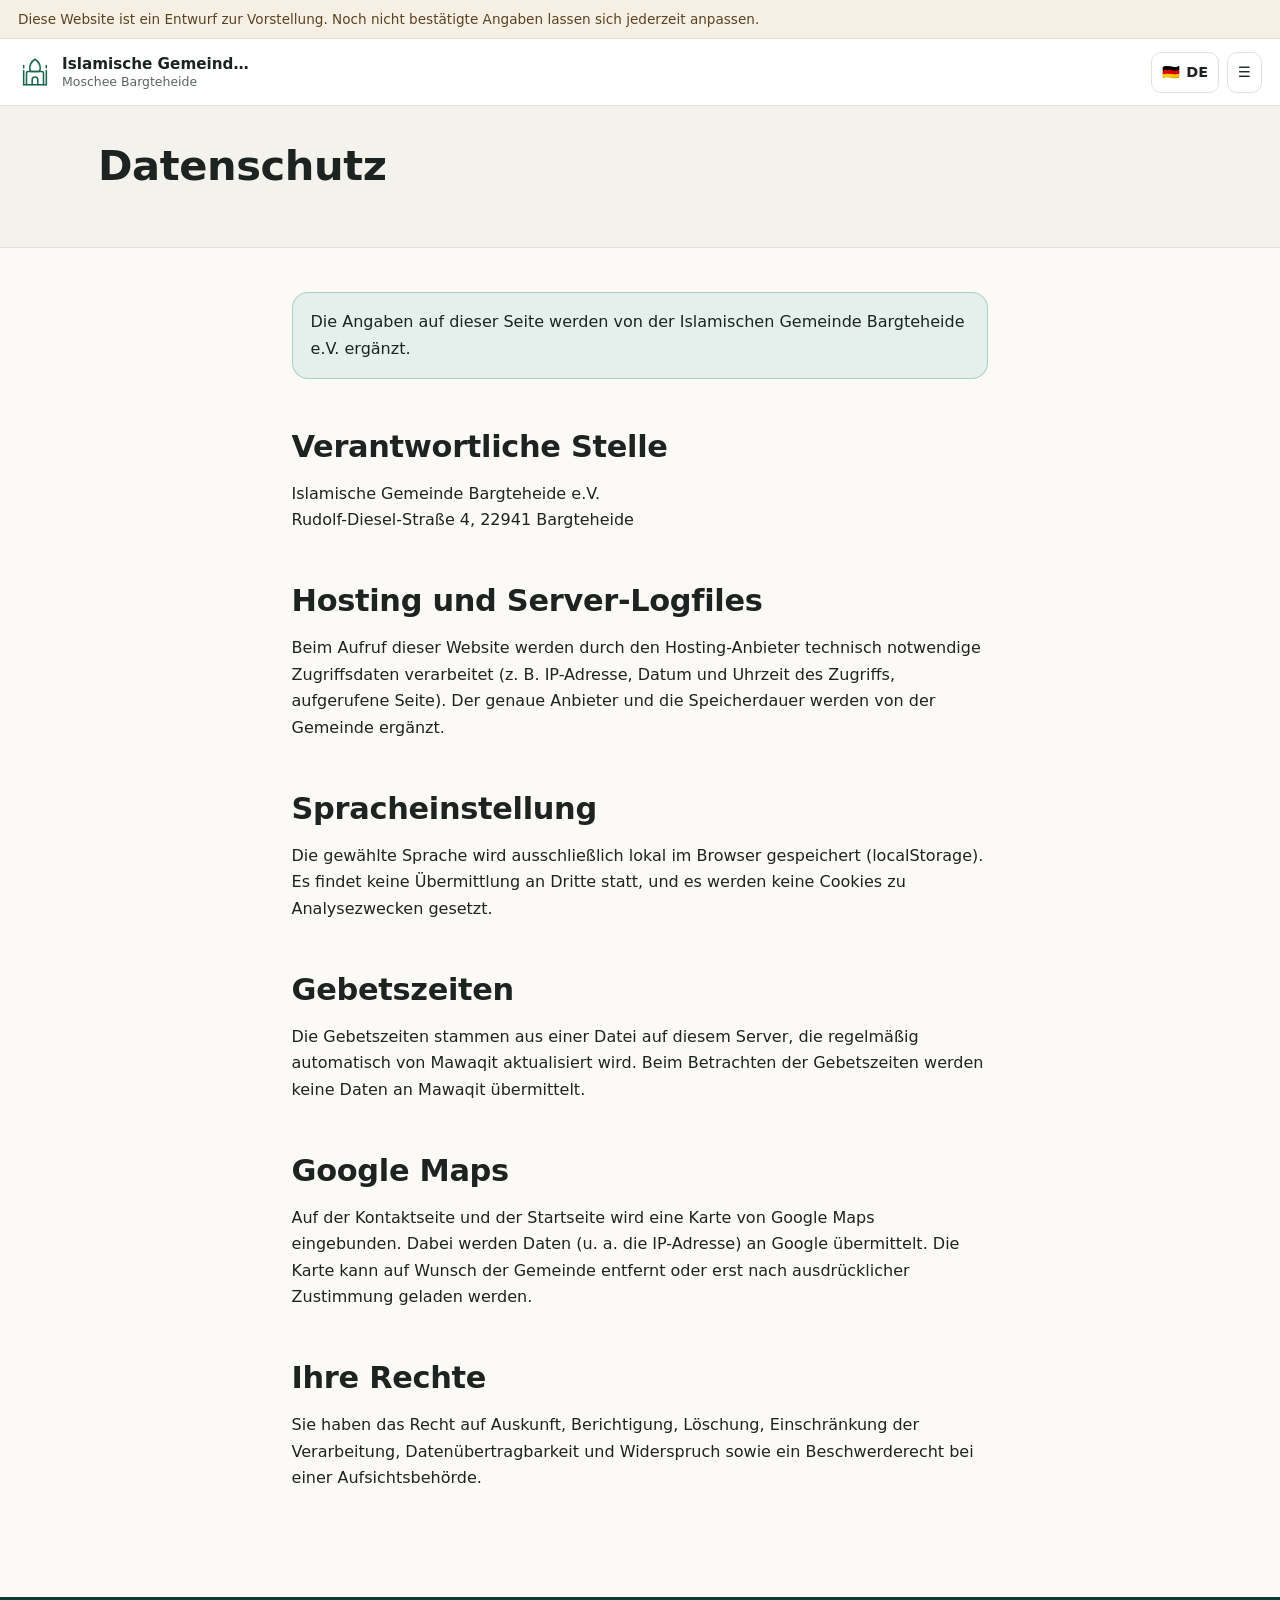
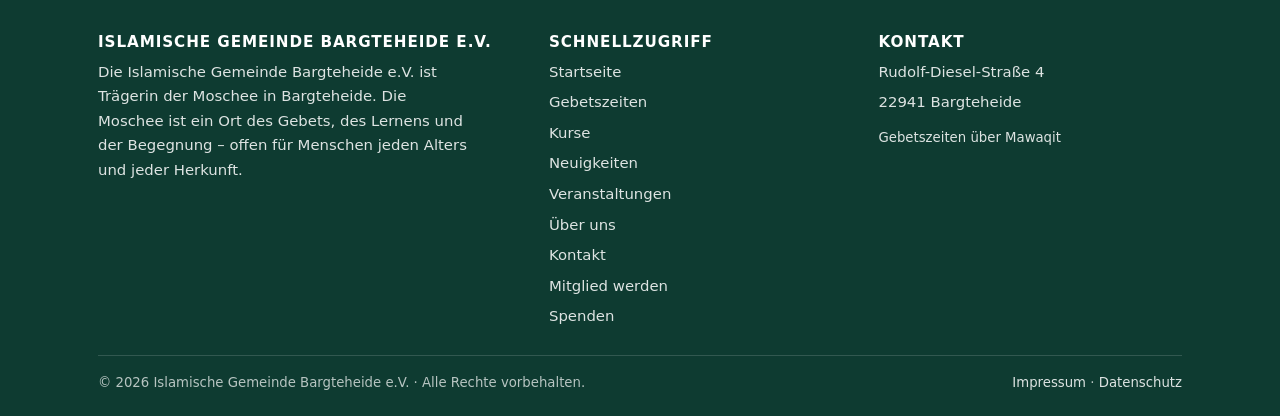
==== datenschutz.html @ 80eaada5 "feat: Website der Islamischen Gemeinde Bargteheide e.V. Mehrsprachige, statische Website (Deutsch, T" ====
<!doctype html>
<html lang="de">
  <head>
    <meta charset="utf-8" />
    <meta name="viewport" content="width=device-width, initial-scale=1" />
    <title>Datenschutz – Islamische Gemeinde Bargteheide e.V.</title>
    <meta name="robots" content="noindex" />
    <meta name="theme-color" content="#14503f" />
    <link rel="icon" href="assets/img/favicon.svg" type="image/svg+xml" />
    <link rel="stylesheet" href="assets/css/style.css" />
  </head>
  <body data-page-title-key="legal.privacyTitle">
    <a class="skip-link" href="#main" data-i18n="common.skip">Zum Inhalt springen</a>
    <div data-site-header></div>

    <main id="main">
      <section class="page-head">
        <div class="container">
          <h1 data-i18n="legal.privacyTitle">Datenschutz</h1>
        </div>
      </section>

      <section class="section">
        <div class="container prose">
          <p class="info-box" data-i18n="legal.placeholder"></p>

          <h2>Verantwortliche Stelle</h2>
          <p>
            Islamische Gemeinde Bargteheide e.V.<br />
            <span data-address>Rudolf-Diesel-Straße 4, 22941 Bargteheide</span>
          </p>

          <h2>Hosting und Server-Logfiles</h2>
          <p>
            Beim Aufruf dieser Website werden durch den Hosting-Anbieter technisch notwendige Zugriffsdaten verarbeitet
            (z.&nbsp;B. IP-Adresse, Datum und Uhrzeit des Zugriffs, aufgerufene Seite). Der genaue Anbieter und die
            Speicherdauer werden von der Gemeinde ergänzt.
          </p>

          <h2>Spracheinstellung</h2>
          <p>
            Die gewählte Sprache wird ausschließlich lokal im Browser gespeichert (localStorage). Es findet keine
            Übermittlung an Dritte statt, und es werden keine Cookies zu Analysezwecken gesetzt.
          </p>

          <h2>Gebetszeiten</h2>
          <p>
            Die Gebetszeiten stammen aus einer Datei auf diesem Server, die regelmäßig automatisch von Mawaqit
            aktualisiert wird. Beim Betrachten der Gebetszeiten werden keine Daten an Mawaqit übermittelt.
          </p>

          <h2>Google Maps</h2>
          <p>
            Auf der Kontaktseite und der Startseite wird eine Karte von Google Maps eingebunden. Dabei werden Daten
            (u.&nbsp;a. die IP-Adresse) an Google übermittelt. Die Karte kann auf Wunsch der Gemeinde entfernt oder erst
            nach ausdrücklicher Zustimmung geladen werden.
          </p>

          <h2>Ihre Rechte</h2>
          <p>
            Sie haben das Recht auf Auskunft, Berichtigung, Löschung, Einschränkung der Verarbeitung, Datenübertragbarkeit
            und Widerspruch sowie ein Beschwerderecht bei einer Aufsichtsbehörde.
          </p>
        </div>
      </section>
    </main>

    <div data-site-footer></div>

    <script src="assets/js/site.js"></script>
    <script src="assets/js/pages.js"></script>
  </body>
</html>
---- assets/css/style.css ----
/* Islamische Gemeinde Bargteheide e.V. – Moschee Bargteheide
   Ruhiges, modernes Design. Mobile First. */

:root {
  --green-900: #0e3b31;
  --green-800: #14503f;
  --green-700: #1b6650;
  --green-600: #248063;
  --green-100: #e5f0ec;
  --sand-500: #b08b52;
  --sand-100: #f6efe4;

  --bg: #fbfaf7;
  --surface: #ffffff;
  --surface-2: #f4f2ed;
  --text: #1d2321;
  --text-soft: #5b6663;
  --border: #e3e0d8;

  --radius: 16px;
  --radius-sm: 10px;
  --shadow: 0 1px 2px rgba(16, 40, 34, 0.05), 0 8px 24px rgba(16, 40, 34, 0.06);
  --shadow-sm: 0 1px 2px rgba(16, 40, 34, 0.06);

  --max: 1120px;
  --header-h: 66px;

  --font: "Segoe UI", system-ui, -apple-system, "Helvetica Neue", Arial, sans-serif;
}

@media (prefers-color-scheme: dark) {
  :root {
    --bg: #101513;
    --surface: #171e1b;
    --surface-2: #1e2724;
    --text: #eef2f0;
    --text-soft: #a7b3af;
    --border: #2a3531;
    --green-100: #1c2f29;
    --shadow: 0 1px 2px rgba(0, 0, 0, 0.35), 0 8px 24px rgba(0, 0, 0, 0.3);
    --shadow-sm: 0 1px 2px rgba(0, 0, 0, 0.35);
  }
}

*,
*::before,
*::after {
  box-sizing: border-box;
}

html {
  scroll-behavior: smooth;
}

body {
  margin: 0;
  background: var(--bg);
  color: var(--text);
  font-family: var(--font);
  font-size: 16px;
  line-height: 1.65;
  -webkit-text-size-adjust: 100%;
}

body[dir="rtl"] {
  font-family: "Segoe UI", "Noto Naskh Arabic", "Times New Roman", system-ui, sans-serif;
  line-height: 1.9;
}

img {
  max-width: 100%;
  display: block;
}

a {
  color: var(--green-700);
  text-decoration: none;
}

a:hover {
  text-decoration: underline;
}

h1,
h2,
h3 {
  line-height: 1.25;
  margin: 0 0 0.5em;
  font-weight: 700;
  letter-spacing: -0.01em;
}

h1 {
  font-size: clamp(1.75rem, 5vw, 2.6rem);
}
h2 {
  font-size: clamp(1.35rem, 3.5vw, 1.9rem);
}
h3 {
  font-size: 1.1rem;
}

p {
  margin: 0 0 1em;
}

.container {
  width: 100%;
  max-width: var(--max);
  margin-inline: auto;
  padding-inline: 18px;
}

.section {
  padding-block: 44px;
}

.section--tight {
  padding-block: 28px;
}

.section--alt {
  background: var(--surface-2);
}

.sr-only {
  position: absolute;
  width: 1px;
  height: 1px;
  overflow: hidden;
  clip: rect(0 0 0 0);
  white-space: nowrap;
}

/* Ausserhalb des Sichtbereichs, aber ohne waagerechtes Scrollen zu erzeugen
   (wichtig fuer die Leserichtung von rechts nach links). */
.skip-link {
  position: absolute;
  top: 8px;
  inset-inline-start: 12px;
  z-index: 200;
  background: var(--green-800);
  color: #fff;
  padding: 10px 16px;
  border-radius: var(--radius-sm);
  transform: translateY(-300%);
}
.skip-link:focus {
  transform: none;
}

:focus-visible {
  outline: 3px solid var(--green-600);
  outline-offset: 2px;
}

/* ---------- Kopfzeile ---------- */

/* Kopf- und Hinweisleiste duerfen etwas breiter sein als der Inhalt,
   damit das Hauptmenue in allen vier Sprachen in eine Zeile passt. */
.site-header > .container,
.site-header .header-inner,
.notice-bar .container,
.mobile-nav > .container {
  max-width: 1320px;
}

.site-header {
  position: sticky;
  top: 0;
  z-index: 100;
  background: color-mix(in srgb, var(--surface) 92%, transparent);
  backdrop-filter: blur(10px);
  border-bottom: 1px solid var(--border);
}

.header-inner {
  min-height: var(--header-h);
  display: flex;
  align-items: center;
  gap: 12px;
}

.brand {
  display: flex;
  align-items: center;
  gap: 10px;
  color: inherit;
  margin-inline-end: auto;
  padding-block: 10px;
}
.brand:hover {
  text-decoration: none;
}

.brand__mark {
  width: 34px;
  height: 34px;
  flex: 0 0 34px;
  color: var(--green-700);
}

.brand__text {
  display: flex;
  flex-direction: column;
  min-width: 0;
}
.brand__title,
.brand__sub {
  overflow: hidden;
  text-overflow: ellipsis;
  white-space: nowrap;
  max-width: min(12rem, 42vw);
}
.brand__title {
  font-weight: 700;
  font-size: 0.95rem;
  line-height: 1.25;
}
.brand__sub {
  font-size: 0.78rem;
  color: var(--text-soft);
  line-height: 1.25;
}

.nav {
  display: none;
}

.nav__list {
  list-style: none;
  display: flex;
  gap: 2px;
  margin: 0;
  padding: 0;
}

.nav__link {
  display: block;
  padding: 8px 9px;
  border-radius: var(--radius-sm);
  color: var(--text);
  font-size: 0.86rem;
  white-space: nowrap;
}
.nav__link:hover {
  background: var(--green-100);
  text-decoration: none;
}
.nav__link[aria-current="page"] {
  color: var(--green-700);
  font-weight: 600;
  background: var(--green-100);
}

.header-actions {
  display: flex;
  align-items: center;
  gap: 8px;
}

.icon-btn {
  display: inline-flex;
  align-items: center;
  gap: 6px;
  background: var(--surface);
  border: 1px solid var(--border);
  color: var(--text);
  border-radius: var(--radius-sm);
  padding: 8px 10px;
  font: inherit;
  font-size: 0.9rem;
  cursor: pointer;
  min-height: 40px;
}
.icon-btn:hover {
  border-color: var(--green-600);
}

/* Sprachauswahl */

.lang {
  position: relative;
}

.lang__current {
  font-weight: 600;
}

.lang__menu {
  position: absolute;
  inset-inline-end: 0;
  top: calc(100% + 8px);
  min-width: 190px;
  background: var(--surface);
  border: 1px solid var(--border);
  border-radius: var(--radius);
  box-shadow: var(--shadow);
  padding: 6px;
  margin: 0;
  list-style: none;
  display: none;
}
.lang__menu[data-open="true"] {
  display: block;
}

.lang__option {
  display: flex;
  align-items: center;
  gap: 10px;
  width: 100%;
  padding: 9px 10px;
  border: 0;
  background: transparent;
  border-radius: var(--radius-sm);
  font: inherit;
  color: var(--text);
  cursor: pointer;
  text-align: start;
}
.lang__option:hover {
  background: var(--green-100);
}
.lang__option[aria-current="true"] {
  font-weight: 700;
  color: var(--green-700);
}
.lang__flag {
  font-size: 1.15rem;
}

/* Mobiles Menü */

.mobile-nav {
  display: none;
  border-top: 1px solid var(--border);
  background: var(--surface);
  padding: 10px 0 16px;
}
.mobile-nav[data-open="true"] {
  display: block;
}
.mobile-nav__list {
  list-style: none;
  margin: 0;
  padding: 0;
  display: grid;
  gap: 2px;
}
.mobile-nav__list a {
  display: block;
  padding: 11px 12px;
  border-radius: var(--radius-sm);
  color: var(--text);
}
.mobile-nav__list a:hover,
.mobile-nav__list a[aria-current="page"] {
  background: var(--green-100);
  color: var(--green-700);
  text-decoration: none;
}

@media (min-width: 1300px) {
  .nav {
    display: block;
  }
  .menu-toggle {
    display: none;
  }
  .mobile-nav {
    display: none !important;
  }
  .brand__title,
  .brand__sub {
    max-width: 15rem;
  }
}

/* Sehr schmale Telefone */
@media (max-width: 360px) {
  .container {
    padding-inline: 14px;
  }
  .brand__title,
  .brand__sub {
    max-width: 38vw;
  }
  .icon-btn {
    padding: 8px;
  }
}

/* ---------- Hinweisbanner ---------- */

.notice-bar {
  background: var(--sand-100);
  color: #5a4322;
  font-size: 0.85rem;
  border-bottom: 1px solid #e8dcc6;
}
@media (prefers-color-scheme: dark) {
  .notice-bar {
    background: #2a2418;
    color: #e5d5b4;
    border-bottom-color: #3a3222;
  }
}
.notice-bar .container {
  padding-block: 8px;
}

/* ---------- Startseite / Hero ---------- */

.hero {
  position: relative;
  color: #fff;
  background: var(--green-900);
  overflow: hidden;
}

.hero__media {
  position: absolute;
  inset: 0;
}
.hero__media img {
  width: 100%;
  height: 100%;
  object-fit: cover;
}
.hero__media::after {
  content: "";
  position: absolute;
  inset: 0;
  background: linear-gradient(180deg, rgba(9, 32, 26, 0.55) 0%, rgba(9, 32, 26, 0.82) 100%);
}

.hero__inner {
  position: relative;
  padding-block: 64px 52px;
  max-width: 720px;
}

.hero__kicker {
  display: inline-block;
  font-size: 0.8rem;
  letter-spacing: 0.08em;
  text-transform: uppercase;
  background: rgba(255, 255, 255, 0.14);
  border: 1px solid rgba(255, 255, 255, 0.25);
  padding: 4px 12px;
  border-radius: 999px;
  margin-bottom: 14px;
}

.hero h1 {
  color: #fff;
  margin-bottom: 12px;
}

.hero__text {
  color: rgba(255, 255, 255, 0.9);
  font-size: 1.05rem;
  margin-bottom: 10px;
}

.hero__address {
  color: rgba(255, 255, 255, 0.82);
  font-size: 0.95rem;
  display: flex;
  align-items: center;
  gap: 8px;
  margin-bottom: 22px;
}

.hero__actions {
  display: flex;
  flex-wrap: wrap;
  gap: 10px;
}

/* ---------- Schaltflächen ---------- */

.btn {
  display: inline-flex;
  align-items: center;
  justify-content: center;
  gap: 8px;
  padding: 12px 20px;
  border-radius: 999px;
  font-weight: 600;
  font-size: 0.95rem;
  border: 1px solid transparent;
  cursor: pointer;
  min-height: 46px;
  transition: background-color 0.15s ease, border-color 0.15s ease, color 0.15s ease;
}
.btn:hover {
  text-decoration: none;
}

.btn--primary {
  background: var(--green-700);
  color: #fff;
}
.btn--primary:hover {
  background: var(--green-800);
}

.btn--ghost {
  background: rgba(255, 255, 255, 0.08);
  border-color: rgba(255, 255, 255, 0.5);
  color: #fff;
}
.btn--ghost:hover {
  background: rgba(255, 255, 255, 0.16);
}

.btn--outline {
  background: transparent;
  border-color: var(--border);
  color: var(--text);
}
.btn--outline:hover {
  border-color: var(--green-600);
  color: var(--green-700);
}

/* ---------- Gebetszeiten ---------- */

.prayer-panel {
  margin-top: -34px;
  position: relative;
  z-index: 2;
}

.card {
  background: var(--surface);
  border: 1px solid var(--border);
  border-radius: var(--radius);
  box-shadow: var(--shadow);
  padding: 20px;
}

.next-prayer {
  display: grid;
  gap: 14px;
  align-items: center;
  border-bottom: 1px solid var(--border);
  padding-bottom: 16px;
  margin-bottom: 16px;
}

.next-prayer__label {
  font-size: 0.82rem;
  text-transform: uppercase;
  letter-spacing: 0.08em;
  color: var(--text-soft);
  margin-bottom: 2px;
}

.next-prayer__name {
  font-size: 1.5rem;
  font-weight: 700;
  color: var(--green-700);
}

.next-prayer__time {
  font-size: 1.05rem;
  color: var(--text-soft);
}

.countdown {
  display: flex;
  gap: 8px;
  /* Stunden – Minuten – Sekunden bleiben in jeder Sprache in derselben Reihenfolge. */
  direction: ltr;
}

.countdown__cell {
  background: var(--surface-2);
  border-radius: var(--radius-sm);
  padding: 8px 12px;
  min-width: 62px;
  text-align: center;
}
.countdown__value {
  font-size: 1.4rem;
  font-weight: 700;
  font-variant-numeric: tabular-nums;
  line-height: 1.15;
}
.countdown__unit {
  font-size: 0.7rem;
  text-transform: uppercase;
  letter-spacing: 0.06em;
  color: var(--text-soft);
}

@media (min-width: 700px) {
  .next-prayer {
    grid-template-columns: 1fr auto;
  }
  .card {
    padding: 26px;
  }
}

.times-grid {
  display: grid;
  grid-template-columns: repeat(2, 1fr);
  gap: 8px;
}

@media (min-width: 620px) {
  .times-grid {
    grid-template-columns: repeat(3, 1fr);
  }
}
@media (min-width: 900px) {
  .times-grid {
    grid-template-columns: repeat(6, 1fr);
  }
}

.time-cell {
  background: var(--surface-2);
  border-radius: var(--radius-sm);
  padding: 12px 10px;
  text-align: center;
  border: 1px solid transparent;
}
.time-cell[data-active="true"] {
  background: var(--green-100);
  border-color: var(--green-600);
}
.time-cell__name {
  font-size: 0.8rem;
  color: var(--text-soft);
  margin-bottom: 2px;
}
.time-cell__value {
  font-size: 1.22rem;
  font-weight: 700;
  font-variant-numeric: tabular-nums;
}
.time-cell__iqama {
  font-size: 0.74rem;
  color: var(--text-soft);
  margin-top: 2px;
}

.jumua-box {
  margin-top: 16px;
  background: linear-gradient(135deg, var(--green-800), var(--green-600));
  color: #fff;
  border-radius: var(--radius);
  padding: 16px 20px;
  display: flex;
  flex-wrap: wrap;
  align-items: center;
  justify-content: space-between;
  gap: 10px;
}
.jumua-box__label {
  font-weight: 600;
}
.jumua-box__time {
  font-size: 1.5rem;
  font-weight: 700;
  font-variant-numeric: tabular-nums;
}

.panel-foot {
  margin-top: 16px;
  display: flex;
  flex-wrap: wrap;
  gap: 10px;
  align-items: center;
  justify-content: space-between;
  font-size: 0.82rem;
  color: var(--text-soft);
}

.month-table-wrap {
  overflow-x: auto;
  border: 1px solid var(--border);
  border-radius: var(--radius);
  background: var(--surface);
}

table.month-table {
  border-collapse: collapse;
  width: 100%;
  min-width: 620px;
  font-variant-numeric: tabular-nums;
}
.month-table th,
.month-table td {
  padding: 10px 12px;
  text-align: start;
  border-bottom: 1px solid var(--border);
  font-size: 0.92rem;
  white-space: nowrap;
}
.month-table thead th {
  background: var(--surface-2);
  font-size: 0.8rem;
  text-transform: uppercase;
  letter-spacing: 0.05em;
  color: var(--text-soft);
  position: sticky;
  top: 0;
}
.month-table tr[data-today="true"] td {
  background: var(--green-100);
  font-weight: 600;
}

/* ---------- Karten-Raster ---------- */

.grid {
  display: grid;
  gap: 18px;
  grid-template-columns: 1fr;
}
@media (min-width: 640px) {
  .grid--2 {
    grid-template-columns: repeat(2, 1fr);
  }
}
@media (min-width: 900px) {
  .grid--3 {
    grid-template-columns: repeat(3, 1fr);
  }
  .grid--2 {
    grid-template-columns: repeat(2, 1fr);
  }
}

.entry-card {
  background: var(--surface);
  border: 1px solid var(--border);
  border-radius: var(--radius);
  box-shadow: var(--shadow-sm);
  overflow: hidden;
  display: flex;
  flex-direction: column;
}

.entry-card__media {
  aspect-ratio: 16 / 9;
  background: var(--surface-2);
}
.entry-card__media img {
  width: 100%;
  height: 100%;
  object-fit: cover;
}

.entry-card__body {
  padding: 18px;
  display: flex;
  flex-direction: column;
  gap: 8px;
  flex: 1;
}

.entry-card__meta {
  font-size: 0.82rem;
  color: var(--text-soft);
  display: flex;
  flex-wrap: wrap;
  gap: 8px;
  align-items: center;
}

.entry-card__title {
  margin: 0;
  font-size: 1.12rem;
}

.entry-card__text {
  margin: 0;
  color: var(--text-soft);
  font-size: 0.95rem;
}

.entry-card__foot {
  margin-top: auto;
  padding-top: 6px;
}

.badge {
  display: inline-block;
  font-size: 0.7rem;
  letter-spacing: 0.06em;
  text-transform: uppercase;
  padding: 2px 8px;
  border-radius: 999px;
  background: var(--sand-100);
  color: #6b5122;
  border: 1px solid #e8dcc6;
}
@media (prefers-color-scheme: dark) {
  .badge {
    background: #2a2418;
    color: #e5d5b4;
    border-color: #3a3222;
  }
}

.detail-list {
  list-style: none;
  margin: 0;
  padding: 0;
  display: grid;
  gap: 6px;
  font-size: 0.93rem;
}
.detail-list li {
  display: flex;
  gap: 8px;
}
.detail-list dt,
.detail-list .label {
  color: var(--text-soft);
  min-width: 108px;
  flex: 0 0 auto;
}

/* ---------- Inhaltsseiten ---------- */

.page-head {
  background: var(--surface-2);
  border-bottom: 1px solid var(--border);
  padding-block: 34px;
}
.page-head p {
  color: var(--text-soft);
  margin: 0;
  max-width: 62ch;
}

.prose {
  max-width: 72ch;
}
.prose h2 {
  margin-top: 1.6em;
}

.info-box {
  background: var(--green-100);
  border: 1px solid color-mix(in srgb, var(--green-600) 30%, transparent);
  border-radius: var(--radius);
  padding: 16px 18px;
  color: var(--text);
}

.empty-state {
  background: var(--surface);
  border: 1px dashed var(--border);
  border-radius: var(--radius);
  padding: 34px 22px;
  text-align: center;
  color: var(--text-soft);
}
.empty-state__icon {
  font-size: 1.8rem;
  margin-bottom: 6px;
}

.map-frame {
  border: 1px solid var(--border);
  border-radius: var(--radius);
  overflow: hidden;
  background: var(--surface-2);
}
.map-frame iframe {
  display: block;
  width: 100%;
  height: 320px;
  border: 0;
}

.steps {
  counter-reset: step;
  list-style: none;
  padding: 0;
  margin: 0;
  display: grid;
  gap: 12px;
}
.steps li {
  counter-increment: step;
  background: var(--surface);
  border: 1px solid var(--border);
  border-radius: var(--radius);
  padding: 16px 18px;
  display: flex;
  gap: 14px;
  align-items: flex-start;
}
.steps li::before {
  content: counter(step);
  flex: 0 0 30px;
  height: 30px;
  border-radius: 50%;
  background: var(--green-700);
  color: #fff;
  display: grid;
  place-items: center;
  font-weight: 700;
  font-size: 0.9rem;
}

.bank-table {
  width: 100%;
  border-collapse: collapse;
}
.bank-table th,
.bank-table td {
  text-align: start;
  padding: 10px 0;
  border-bottom: 1px solid var(--border);
  font-size: 0.95rem;
}
.bank-table th {
  color: var(--text-soft);
  font-weight: 500;
  width: 40%;
}
.bank-table td {
  font-variant-numeric: tabular-nums;
}

/* ---------- Fußzeile ---------- */

.site-footer {
  margin-top: 46px;
  background: var(--green-900);
  color: rgba(255, 255, 255, 0.86);
  padding-block: 36px 22px;
}
.site-footer a {
  color: rgba(255, 255, 255, 0.86);
}
.site-footer h3 {
  color: #fff;
  font-size: 0.95rem;
  text-transform: uppercase;
  letter-spacing: 0.06em;
}
.footer-grid {
  display: grid;
  gap: 26px;
  grid-template-columns: 1fr;
}
@media (min-width: 760px) {
  .footer-grid {
    grid-template-columns: 1.4fr 1fr 1fr;
  }
}
.footer-list {
  list-style: none;
  margin: 0;
  padding: 0;
  display: grid;
  gap: 6px;
  font-size: 0.93rem;
}
.footer-bottom {
  margin-top: 26px;
  padding-top: 16px;
  border-top: 1px solid rgba(255, 255, 255, 0.15);
  display: flex;
  flex-wrap: wrap;
  gap: 10px;
  justify-content: space-between;
  font-size: 0.83rem;
  color: rgba(255, 255, 255, 0.7);
}
.footer-bottom a:hover {
  color: #fff;
}

/* ---------- RTL ---------- */

body[dir="rtl"] .hero__inner,
body[dir="rtl"] .prose {
  text-align: start;
}

@media (prefers-reduced-motion: reduce) {
  * {
    transition: none !important;
    animation: none !important;
    scroll-behavior: auto !important;
  }
}
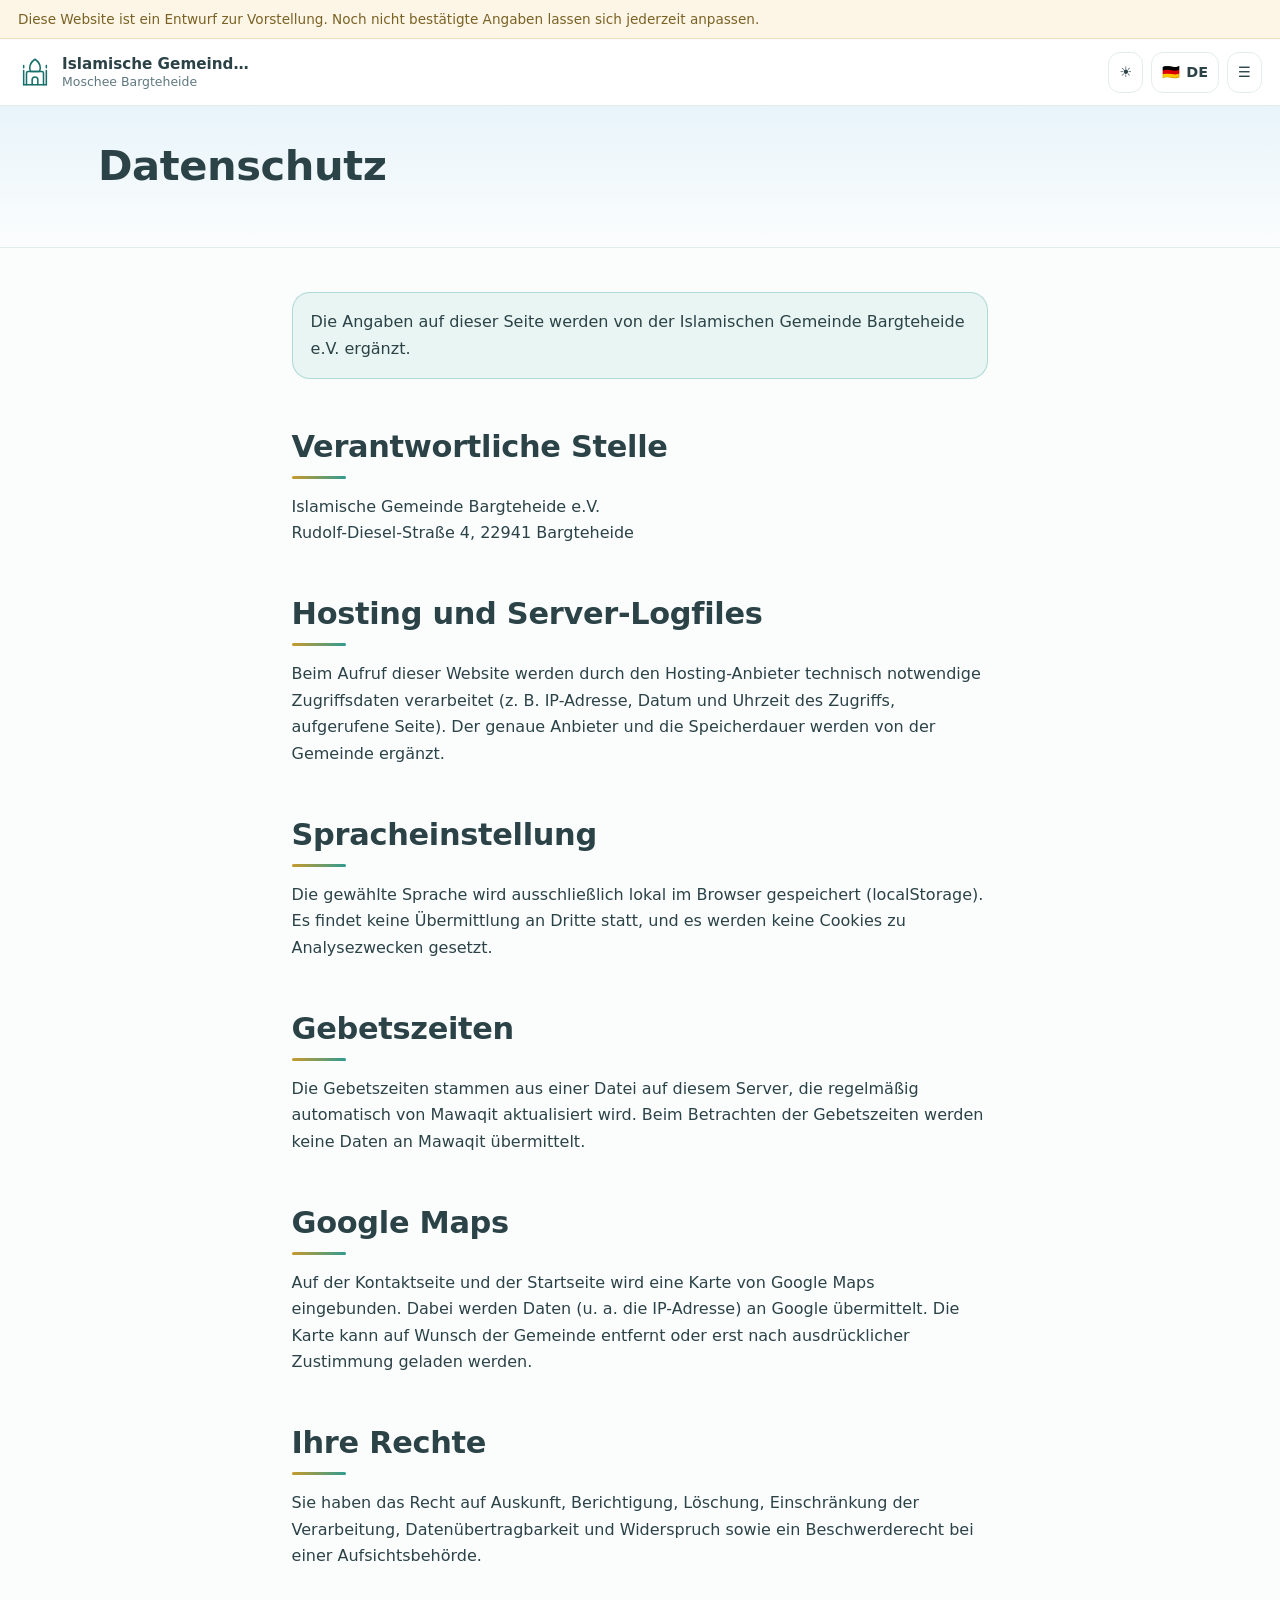
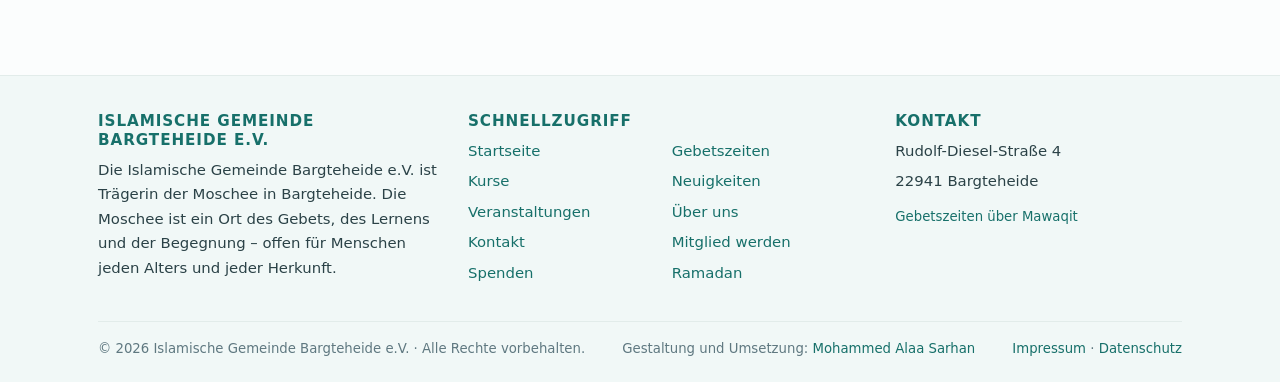
==== commit 48e0b25b: "feat: Farbmodus zur Auswahl, Urheber-Zeile, Ramadan-Bereich, App und Kalender Farbmodus: Die Website" ====
--- a/datenschutz.html
+++ b/datenschutz.html
@@ -1,13 +1,21 @@
 <!doctype html>
-<html lang="de">
+<html lang="de" data-theme="light">
   <head>
     <meta charset="utf-8" />
     <meta name="viewport" content="width=device-width, initial-scale=1" />
     <title>Datenschutz – Islamische Gemeinde Bargteheide e.V.</title>
     <meta name="robots" content="noindex" />
-    <meta name="theme-color" content="#14503f" />
+    <meta name="theme-color" content="#e8f4fa" />
     <link rel="icon" href="assets/img/favicon.svg" type="image/svg+xml" />
+    <link rel="manifest" href="manifest.webmanifest" />
     <link rel="stylesheet" href="assets/css/style.css" />
+    <script>
+      // Gespeicherten Farbmodus setzen, bevor die Seite gezeichnet wird.
+      try {
+        var t = localStorage.getItem("mb-theme");
+        document.documentElement.setAttribute("data-theme", t === "dark" || t === "auto" ? t : "light");
+      } catch (e) {}
+    </script>
   </head>
   <body data-page-title-key="legal.privacyTitle">
     <a class="skip-link" href="#main" data-i18n="common.skip">Zum Inhalt springen</a>
--- a/assets/css/style.css
+++ b/assets/css/style.css
@@ -1,26 +1,39 @@
 /* Islamische Gemeinde Bargteheide e.V. – Moschee Bargteheide
    Ruhiges, modernes Design. Mobile First. */
 
+/* Farbwelt nach den Plakaten der Gemeinde:
+   Himmelblau, Sand, Gold und Petrol – hell, ruhig und freundlich. */
 :root {
-  --green-900: #0e3b31;
-  --green-800: #14503f;
-  --green-700: #1b6650;
-  --green-600: #248063;
-  --green-100: #e5f0ec;
-  --sand-500: #b08b52;
-  --sand-100: #f6efe4;
-
-  --bg: #fbfaf7;
+  --petrol-900: #1a6f68;
+  --petrol-700: #1c8078;
+  --petrol-500: #2f9c91;
+  --petrol-100: #e8f5f2;
+
+  --sky-300: #a9d3e6;
+  --sky-100: #e8f4fa;
+
+  --gold-600: #a8801f;
+  --gold-500: #c79a2c;
+  --sand-200: #eddfbe;
+  --sand-100: #fdf6e7;
+
+  --bg: #fbfdfd;
   --surface: #ffffff;
-  --surface-2: #f4f2ed;
-  --text: #1d2321;
-  --text-soft: #5b6663;
-  --border: #e3e0d8;
-
-  --radius: 16px;
-  --radius-sm: 10px;
-  --shadow: 0 1px 2px rgba(16, 40, 34, 0.05), 0 8px 24px rgba(16, 40, 34, 0.06);
-  --shadow-sm: 0 1px 2px rgba(16, 40, 34, 0.06);
+  --surface-2: #f1f8f7;
+  --text: #2b4247;
+  --text-soft: #5f7880;
+  --border: #e2ecea;
+
+  --radius: 18px;
+  --radius-sm: 12px;
+  --shadow: 0 1px 2px rgba(24, 60, 60, 0.04), 0 10px 28px rgba(24, 60, 60, 0.07);
+  --shadow-sm: 0 1px 2px rgba(24, 60, 60, 0.06);
+
+  --accent: #17706a;
+  --heading: #1a6f68;
+  --notice-bg: #fdf6e7;
+  --notice-text: #7a6224;
+  --notice-border: #eddfbe;
 
   --max: 1120px;
   --header-h: 66px;
@@ -28,16 +41,45 @@
   --font: "Segoe UI", system-ui, -apple-system, "Helvetica Neue", Arial, sans-serif;
 }
 
+/* Dunkler Modus – gilt nur, wenn er ausdruecklich gewaehlt wurde,
+   oder bei der Einstellung "Automatisch" zusammen mit dem Geraet.
+   Ohne Wahl bleibt die Website hell. */
+:root[data-theme="dark"] {
+  --bg: #14201f;
+  --surface: #1b2828;
+  --surface-2: #22302f;
+  --text: #eef4f3;
+  --text-soft: #a9bcbd;
+  --border: #2f403f;
+  --petrol-100: #1e3a38;
+  --sand-100: #2a2519;
+  --sky-100: #1d2f36;
+  --accent: #7fd6cb;
+  --heading: #eef4f3;
+  --notice-bg: #2a2418;
+  --notice-text: #e5d5b4;
+  --notice-border: #3a3222;
+  --shadow: 0 1px 2px rgba(0, 0, 0, 0.35), 0 10px 28px rgba(0, 0, 0, 0.3);
+  --shadow-sm: 0 1px 2px rgba(0, 0, 0, 0.35);
+}
+
 @media (prefers-color-scheme: dark) {
-  :root {
-    --bg: #101513;
-    --surface: #171e1b;
-    --surface-2: #1e2724;
-    --text: #eef2f0;
-    --text-soft: #a7b3af;
-    --border: #2a3531;
-    --green-100: #1c2f29;
-    --shadow: 0 1px 2px rgba(0, 0, 0, 0.35), 0 8px 24px rgba(0, 0, 0, 0.3);
+  :root[data-theme="auto"] {
+    --bg: #14201f;
+    --surface: #1b2828;
+    --surface-2: #22302f;
+    --text: #eef4f3;
+    --text-soft: #a9bcbd;
+    --border: #2f403f;
+    --petrol-100: #1e3a38;
+    --sand-100: #2a2519;
+    --sky-100: #1d2f36;
+    --accent: #7fd6cb;
+    --heading: #eef4f3;
+    --notice-bg: #2a2418;
+    --notice-text: #e5d5b4;
+    --notice-border: #3a3222;
+    --shadow: 0 1px 2px rgba(0, 0, 0, 0.35), 0 10px 28px rgba(0, 0, 0, 0.3);
     --shadow-sm: 0 1px 2px rgba(0, 0, 0, 0.35);
   }
 }
@@ -72,8 +114,12 @@
   display: block;
 }
 
+[hidden] {
+  display: none !important;
+}
+
 a {
-  color: var(--green-700);
+  color: var(--accent);
   text-decoration: none;
 }
 
@@ -139,7 +185,7 @@
   top: 8px;
   inset-inline-start: 12px;
   z-index: 200;
-  background: var(--green-800);
+  background: var(--petrol-700);
   color: #fff;
   padding: 10px 16px;
   border-radius: var(--radius-sm);
@@ -150,7 +196,7 @@
 }
 
 :focus-visible {
-  outline: 3px solid var(--green-600);
+  outline: 3px solid var(--petrol-500);
   outline-offset: 2px;
 }
 
@@ -197,7 +243,7 @@
   width: 34px;
   height: 34px;
   flex: 0 0 34px;
-  color: var(--green-700);
+  color: var(--accent);
 }
 
 .brand__text {
@@ -244,13 +290,13 @@
   white-space: nowrap;
 }
 .nav__link:hover {
-  background: var(--green-100);
+  background: var(--petrol-100);
   text-decoration: none;
 }
 .nav__link[aria-current="page"] {
-  color: var(--green-700);
+  color: var(--accent);
   font-weight: 600;
-  background: var(--green-100);
+  background: var(--petrol-100);
 }
 
 .header-actions {
@@ -274,7 +320,7 @@
   min-height: 40px;
 }
 .icon-btn:hover {
-  border-color: var(--green-600);
+  border-color: var(--petrol-500);
 }
 
 /* Sprachauswahl */
@@ -320,11 +366,11 @@
   text-align: start;
 }
 .lang__option:hover {
-  background: var(--green-100);
+  background: var(--petrol-100);
 }
 .lang__option[aria-current="true"] {
   font-weight: 700;
-  color: var(--green-700);
+  color: var(--accent);
 }
 .lang__flag {
   font-size: 1.15rem;
@@ -356,8 +402,8 @@
 }
 .mobile-nav__list a:hover,
 .mobile-nav__list a[aria-current="page"] {
-  background: var(--green-100);
-  color: var(--green-700);
+  background: var(--petrol-100);
+  color: var(--accent);
   text-decoration: none;
 }
 
@@ -377,34 +423,45 @@
   }
 }
 
+/* Auf schmalen Telefonen genuegt die Flagge – das Sprachkuerzel entfaellt,
+   damit Farbmodus-, Sprach- und Menue-Schaltflaeche nebeneinander passen. */
+@media (max-width: 430px) {
+  .lang__current {
+    display: none;
+  }
+  .icon-btn {
+    padding: 8px;
+    gap: 4px;
+  }
+}
+
 /* Sehr schmale Telefone */
 @media (max-width: 360px) {
   .container {
-    padding-inline: 14px;
+    padding-inline: 12px;
   }
   .brand__title,
   .brand__sub {
-    max-width: 38vw;
+    max-width: 30vw;
+  }
+  .header-inner {
+    gap: 8px;
+  }
+  .header-actions {
+    gap: 6px;
   }
   .icon-btn {
-    padding: 8px;
+    padding: 8px 7px;
   }
 }
 
 /* ---------- Hinweisbanner ---------- */
 
 .notice-bar {
-  background: var(--sand-100);
-  color: #5a4322;
+  background: var(--notice-bg);
+  color: var(--notice-text);
   font-size: 0.85rem;
-  border-bottom: 1px solid #e8dcc6;
-}
-@media (prefers-color-scheme: dark) {
-  .notice-bar {
-    background: #2a2418;
-    color: #e5d5b4;
-    border-bottom-color: #3a3222;
-  }
+  border-bottom: 1px solid var(--notice-border);
 }
 .notice-bar .container {
   padding-block: 8px;
@@ -412,71 +469,101 @@
 
 /* ---------- Startseite / Hero ---------- */
 
+/* Heller Kopfbereich: zarter Himmel-Verlauf, dunkle Schrift, darunter das
+   Foto der Moschee als breites Band. Keine dunklen Flaechen. */
 .hero {
   position: relative;
-  color: #fff;
-  background: var(--green-900);
+  background: linear-gradient(180deg, var(--sky-100) 0%, var(--bg) 78%);
   overflow: hidden;
 }
 
-.hero__media {
-  position: absolute;
-  inset: 0;
-}
-.hero__media img {
-  width: 100%;
-  height: 100%;
-  object-fit: cover;
-}
-.hero__media::after {
+/* Feines Ornament im Hintergrund – ruhig, nur angedeutet. */
+.hero::before {
   content: "";
   position: absolute;
   inset: 0;
-  background: linear-gradient(180deg, rgba(9, 32, 26, 0.55) 0%, rgba(9, 32, 26, 0.82) 100%);
-}
-
-.hero__inner {
+  background-image: radial-gradient(circle at 1px 1px, rgba(31, 128, 120, 0.16) 1px, transparent 0);
+  background-size: 22px 22px;
+  -webkit-mask-image: linear-gradient(180deg, rgba(0, 0, 0, 0.5), transparent 70%);
+  mask-image: linear-gradient(180deg, rgba(0, 0, 0, 0.5), transparent 70%);
+  pointer-events: none;
+}
+
+.hero__grid {
   position: relative;
-  padding-block: 64px 52px;
-  max-width: 720px;
+  display: grid;
+  gap: 22px;
+  padding-block: 42px 0;
+  justify-items: start;
 }
 
 .hero__kicker {
-  display: inline-block;
-  font-size: 0.8rem;
-  letter-spacing: 0.08em;
+  display: inline-flex;
+  align-items: center;
+  gap: 8px;
+  font-size: 0.78rem;
+  letter-spacing: 0.1em;
   text-transform: uppercase;
-  background: rgba(255, 255, 255, 0.14);
-  border: 1px solid rgba(255, 255, 255, 0.25);
-  padding: 4px 12px;
+  color: var(--gold-600);
+  background: color-mix(in srgb, var(--surface) 85%, transparent);
+  border: 1px solid var(--border);
+  padding: 5px 14px;
   border-radius: 999px;
   margin-bottom: 14px;
 }
 
 .hero h1 {
-  color: #fff;
-  margin-bottom: 12px;
+  color: var(--heading);
+  margin-bottom: 10px;
+  max-width: 18ch;
 }
 
 .hero__text {
-  color: rgba(255, 255, 255, 0.9);
+  color: var(--text-soft);
   font-size: 1.05rem;
   margin-bottom: 10px;
+  max-width: 52ch;
 }
 
 .hero__address {
-  color: rgba(255, 255, 255, 0.82);
+  color: var(--text);
   font-size: 0.95rem;
   display: flex;
   align-items: center;
   gap: 8px;
-  margin-bottom: 22px;
+  margin-bottom: 20px;
 }
 
 .hero__actions {
   display: flex;
   flex-wrap: wrap;
   gap: 10px;
+}
+
+/* Breites Bildband – das Foto der Moschee ohne Rahmen, direkt auf hellem Grund. */
+.hero__figure {
+  margin: 26px 0 0;
+  width: 100%;
+  border-radius: var(--radius);
+  overflow: hidden;
+  box-shadow: 0 12px 36px rgba(24, 70, 66, 0.12);
+  background: var(--surface);
+}
+.hero__figure img {
+  width: 100%;
+  height: auto;
+  max-height: 420px;
+  object-fit: cover;
+  object-position: center 60%;
+}
+.hero__figure[hidden] {
+  display: none;
+}
+
+@media (min-width: 900px) {
+  .hero__grid {
+    padding-block: 58px 0;
+  }
 }
 
 /* ---------- Schaltflächen ---------- */
@@ -500,20 +587,27 @@
 }
 
 .btn--primary {
-  background: var(--green-700);
+  background: var(--petrol-700);
   color: #fff;
 }
 .btn--primary:hover {
-  background: var(--green-800);
+  background: var(--petrol-700);
 }
 
 .btn--ghost {
-  background: rgba(255, 255, 255, 0.08);
-  border-color: rgba(255, 255, 255, 0.5);
-  color: #fff;
+  background: color-mix(in srgb, var(--surface) 85%, transparent);
+  border-color: var(--border);
+  color: var(--heading);
 }
 .btn--ghost:hover {
-  background: rgba(255, 255, 255, 0.16);
+  background: var(--surface);
+  border-color: var(--gold-500);
+}
+
+.btn--small {
+  padding: 7px 14px;
+  min-height: 36px;
+  font-size: 0.85rem;
 }
 
 .btn--outline {
@@ -522,14 +616,13 @@
   color: var(--text);
 }
 .btn--outline:hover {
-  border-color: var(--green-600);
-  color: var(--green-700);
+  border-color: var(--petrol-500);
+  color: var(--accent);
 }
 
 /* ---------- Gebetszeiten ---------- */
 
 .prayer-panel {
-  margin-top: -34px;
   position: relative;
   z-index: 2;
 }
@@ -562,7 +655,7 @@
 .next-prayer__name {
   font-size: 1.5rem;
   font-weight: 700;
-  color: var(--green-700);
+  color: var(--accent);
 }
 
 .next-prayer__time {
@@ -631,8 +724,21 @@
   border: 1px solid transparent;
 }
 .time-cell[data-active="true"] {
-  background: var(--green-100);
-  border-color: var(--green-600);
+  background: var(--petrol-100);
+}
+
+/* Das naechste Gebet leuchtet in der Reihe deutlich hervor. */
+.time-cell[data-next="true"] {
+  background: linear-gradient(160deg, #ffffff, var(--petrol-100));
+  border-color: var(--petrol-500);
+  box-shadow: 0 0 0 3px rgba(47, 156, 145, 0.18), 0 8px 20px rgba(31, 128, 120, 0.12);
+}
+.time-cell[data-next="true"] .time-cell__name {
+  color: var(--accent);
+  font-weight: 600;
+}
+.time-cell[data-next="true"] .time-cell__value {
+  color: var(--heading);
 }
 .time-cell__name {
   font-size: 0.8rem;
@@ -650,12 +756,15 @@
   margin-top: 2px;
 }
 
+/* Freitagsgebet: an gewoehnlichen Tagen nur eine ruhige Zeile,
+   am Freitag selbst deutlich hervorgehoben. */
 .jumua-box {
-  margin-top: 16px;
-  background: linear-gradient(135deg, var(--green-800), var(--green-600));
-  color: #fff;
-  border-radius: var(--radius);
-  padding: 16px 20px;
+  margin-top: 14px;
+  background: var(--surface-2);
+  border: 1px solid var(--border);
+  color: var(--text);
+  border-radius: var(--radius-sm);
+  padding: 10px 16px;
   display: flex;
   flex-wrap: wrap;
   align-items: center;
@@ -664,11 +773,31 @@
 }
 .jumua-box__label {
   font-weight: 600;
+  font-size: 0.95rem;
+  color: var(--text-soft);
+}
+.jumua-box__note {
+  font-size: 0.82rem;
+  color: var(--text-soft);
 }
 .jumua-box__time {
-  font-size: 1.5rem;
+  font-size: 1.1rem;
   font-weight: 700;
   font-variant-numeric: tabular-nums;
+  color: var(--accent);
+}
+
+.jumua-box[data-today="true"] {
+  background: linear-gradient(135deg, var(--petrol-100), var(--sand-100));
+  border-color: var(--petrol-500);
+  padding: 16px 20px;
+}
+.jumua-box[data-today="true"] .jumua-box__label {
+  color: var(--heading);
+  font-size: 1.05rem;
+}
+.jumua-box[data-today="true"] .jumua-box__time {
+  font-size: 1.6rem;
 }
 
 .panel-foot {
@@ -713,7 +842,7 @@
   top: 0;
 }
 .month-table tr[data-today="true"] td {
-  background: var(--green-100);
+  background: var(--petrol-100);
   font-weight: 600;
 }
 
@@ -798,16 +927,9 @@
   text-transform: uppercase;
   padding: 2px 8px;
   border-radius: 999px;
-  background: var(--sand-100);
-  color: #6b5122;
-  border: 1px solid #e8dcc6;
-}
-@media (prefers-color-scheme: dark) {
-  .badge {
-    background: #2a2418;
-    color: #e5d5b4;
-    border-color: #3a3222;
-  }
+  background: var(--notice-bg);
+  color: var(--notice-text);
+  border: 1px solid var(--notice-border);
 }
 
 .detail-list {
@@ -850,8 +972,8 @@
 }
 
 .info-box {
-  background: var(--green-100);
-  border: 1px solid color-mix(in srgb, var(--green-600) 30%, transparent);
+  background: var(--petrol-100);
+  border: 1px solid color-mix(in srgb, var(--petrol-500) 30%, transparent);
   border-radius: var(--radius);
   padding: 16px 18px;
   color: var(--text);
@@ -906,7 +1028,7 @@
   flex: 0 0 30px;
   height: 30px;
   border-radius: 50%;
-  background: var(--green-700);
+  background: var(--petrol-700);
   color: #fff;
   display: grid;
   place-items: center;
@@ -938,15 +1060,16 @@
 
 .site-footer {
   margin-top: 46px;
-  background: var(--green-900);
-  color: rgba(255, 255, 255, 0.86);
+  background: var(--surface-2);
+  border-top: 1px solid var(--border);
+  color: var(--text);
   padding-block: 36px 22px;
 }
 .site-footer a {
-  color: rgba(255, 255, 255, 0.86);
+  color: var(--accent);
 }
 .site-footer h3 {
-  color: #fff;
+  color: var(--accent);
   font-size: 0.95rem;
   text-transform: uppercase;
   letter-spacing: 0.06em;
@@ -958,7 +1081,22 @@
 }
 @media (min-width: 760px) {
   .footer-grid {
-    grid-template-columns: 1.4fr 1fr 1fr;
+    grid-template-columns: 1.2fr 1.4fr 1fr;
+  }
+}
+
+.footer-list--columns {
+  grid-template-columns: repeat(2, minmax(0, 1fr));
+}
+@media (min-width: 520px) {
+  .footer-list--columns {
+    grid-template-columns: repeat(3, minmax(0, 1fr));
+  }
+}
+@media (min-width: 760px) {
+  .footer-list--columns {
+    grid-template-columns: repeat(2, minmax(0, 1fr));
+    column-gap: 18px;
   }
 }
 .footer-list {
@@ -972,16 +1110,243 @@
 .footer-bottom {
   margin-top: 26px;
   padding-top: 16px;
-  border-top: 1px solid rgba(255, 255, 255, 0.15);
+  border-top: 1px solid var(--border);
   display: flex;
   flex-wrap: wrap;
   gap: 10px;
   justify-content: space-between;
   font-size: 0.83rem;
-  color: rgba(255, 255, 255, 0.7);
-}
-.footer-bottom a:hover {
+  color: var(--text-soft);
+}
+
+
+/* Datum: Hidschri als Hauptangabe, gregorianisch klein darunter. */
+.date-stack {
+  display: inline-flex;
+  flex-direction: column;
+  line-height: 1.3;
+}
+.date-stack__main {
+  font-weight: 600;
+  color: var(--accent);
+}
+.date-stack__sub {
+  font-size: 0.78rem;
+  color: var(--text-soft);
+}
+
+/* ---------- Islamischer Kalender ---------- */
+
+/* Hidschri-Datum neben dem heutigen Tag */
+.hijri-line {
+  display: flex;
+  flex-wrap: wrap;
+  align-items: baseline;
+  gap: 8px;
+  margin-bottom: 14px;
+  font-size: 0.95rem;
+  color: var(--text-soft);
+}
+.hijri-line__value {
+  font-weight: 600;
+  color: var(--accent);
+  background: var(--petrol-100);
+  border-radius: 999px;
+  padding: 3px 12px;
+}
+
+/* Ramadan: Countdown bis Iftar oder Sahur */
+.ramadan-card {
+  display: flex;
+  flex-wrap: wrap;
+  align-items: center;
+  justify-content: space-between;
+  gap: 16px;
+  background: linear-gradient(120deg, var(--sky-100), var(--petrol-100));
+  border: 1px solid var(--petrol-100);
+  border-radius: var(--radius);
+  padding: 18px 22px;
+}
+.ramadan-card__label {
+  font-size: 0.78rem;
+  letter-spacing: 0.08em;
+  text-transform: uppercase;
+  color: var(--gold-600);
+}
+.ramadan-card__title {
+  font-size: 1.25rem;
+  font-weight: 700;
+  color: var(--heading);
+  line-height: 1.3;
+}
+
+.day-list__actions {
+  margin-top: 8px;
+}
+
+/* Liste der besonderen Tage */
+.day-list {
+  list-style: none;
+  margin: 0;
+  padding: 0;
+  display: grid;
+  gap: 8px;
+}
+.day-list__item {
+  display: flex;
+  flex-wrap: wrap;
+  align-items: center;
+  justify-content: space-between;
+  gap: 10px;
+  background: var(--surface);
+  border: 1px solid var(--border);
+  border-radius: var(--radius-sm);
+  padding: 12px 16px;
+}
+.day-list__main {
+  display: flex;
+  flex-direction: column;
+}
+.day-list__name {
+  font-weight: 600;
+  color: var(--heading);
+}
+.day-list__date {
+  font-size: 0.88rem;
+  color: var(--text-soft);
+}
+.day-list__text {
+  font-size: 0.9rem;
+  color: var(--text-soft);
+  margin-top: 4px;
+  max-width: 68ch;
+}
+
+.day-list__item {
+  align-items: flex-start;
+}
+
+.day-list__badge {
+  font-size: 0.82rem;
+  color: var(--accent);
+  background: var(--petrol-100);
+  border-radius: 999px;
+  padding: 4px 12px;
+  white-space: nowrap;
+}
+.day-list__badge--now {
+  background: var(--gold-500);
   color: #fff;
+}
+.day-list__note {
+  margin-top: 12px;
+  font-size: 0.83rem;
+  color: var(--text-soft);
+}
+
+/* ---------- Online-Beitritt mit Unterschrift ---------- */
+
+.form-grid {
+  display: grid;
+  gap: 14px;
+}
+@media (min-width: 700px) {
+  .form-grid--2 {
+    grid-template-columns: repeat(2, 1fr);
+  }
+}
+
+.field {
+  display: flex;
+  flex-direction: column;
+  gap: 6px;
+}
+.field > span {
+  font-size: 0.9rem;
+  color: var(--text-soft);
+}
+.field input,
+.field textarea {
+  font: inherit;
+  color: var(--text);
+  background: var(--surface);
+  border: 1px solid var(--border);
+  border-radius: var(--radius-sm);
+  padding: 11px 13px;
+  min-height: 46px;
+}
+.field input:focus,
+.field textarea:focus {
+  border-color: var(--petrol-500);
+  outline: none;
+}
+
+.signature {
+  border: 1px dashed var(--border);
+  border-radius: var(--radius-sm);
+  background: var(--surface);
+  padding: 10px;
+}
+.signature canvas {
+  width: 100%;
+  height: 170px;
+  touch-action: none;
+  border-radius: 8px;
+  background: #fff;
+  cursor: crosshair;
+}
+.signature__actions {
+  display: flex;
+  flex-wrap: wrap;
+  gap: 10px;
+  align-items: center;
+  margin-top: 10px;
+}
+
+.form-status {
+  margin-top: 14px;
+  font-size: 0.92rem;
+  color: var(--accent);
+}
+
+
+/* ---------- Gestalterische Feinheiten ---------- */
+
+/* Abschnittsueberschriften bekommen einen feinen goldenen Strich. */
+.section > .container > h2,
+.page-head h1 {
+  position: relative;
+}
+.section > .container > h2::after {
+  content: "";
+  display: block;
+  width: 54px;
+  height: 3px;
+  margin-top: 10px;
+  border-radius: 3px;
+  background: linear-gradient(90deg, var(--gold-500), var(--petrol-500));
+}
+
+/* Karten reagieren dezent auf Beruehrung. */
+.entry-card,
+.card {
+  transition: box-shadow 0.18s ease, border-color 0.18s ease;
+}
+.entry-card:hover {
+  border-color: var(--petrol-500);
+  box-shadow: var(--shadow);
+}
+
+/* Kopf der Unterseiten: heller Verlauf statt einfarbiger Flaeche. */
+.page-head {
+  background: linear-gradient(180deg, var(--sky-100), var(--bg));
+  border-bottom: 1px solid var(--border);
+}
+
+/* Der Gebetszeiten-Block hebt sich leicht ab. */
+.prayer-panel .card {
+  border-color: var(--petrol-100);
+  box-shadow: 0 10px 30px rgba(24, 70, 66, 0.08);
 }
 
 /* ---------- RTL ---------- */
@@ -989,6 +1354,31 @@
 body[dir="rtl"] .hero__inner,
 body[dir="rtl"] .prose {
   text-align: start;
+}
+
+/* Beim Drucken nur den fertigen Aufnahmeantrag ausgeben. */
+@media print {
+  body * {
+    visibility: hidden;
+  }
+  .application-doc,
+  .application-doc *,
+  .print-doc,
+  .print-doc * {
+    visibility: visible;
+  }
+  .application-doc,
+  .print-doc {
+    position: absolute;
+    inset-inline-start: 0;
+    top: 0;
+    width: 100%;
+    border: 0;
+    box-shadow: none;
+  }
+  .no-print {
+    display: none !important;
+  }
 }
 
 @media (prefers-reduced-motion: reduce) {
